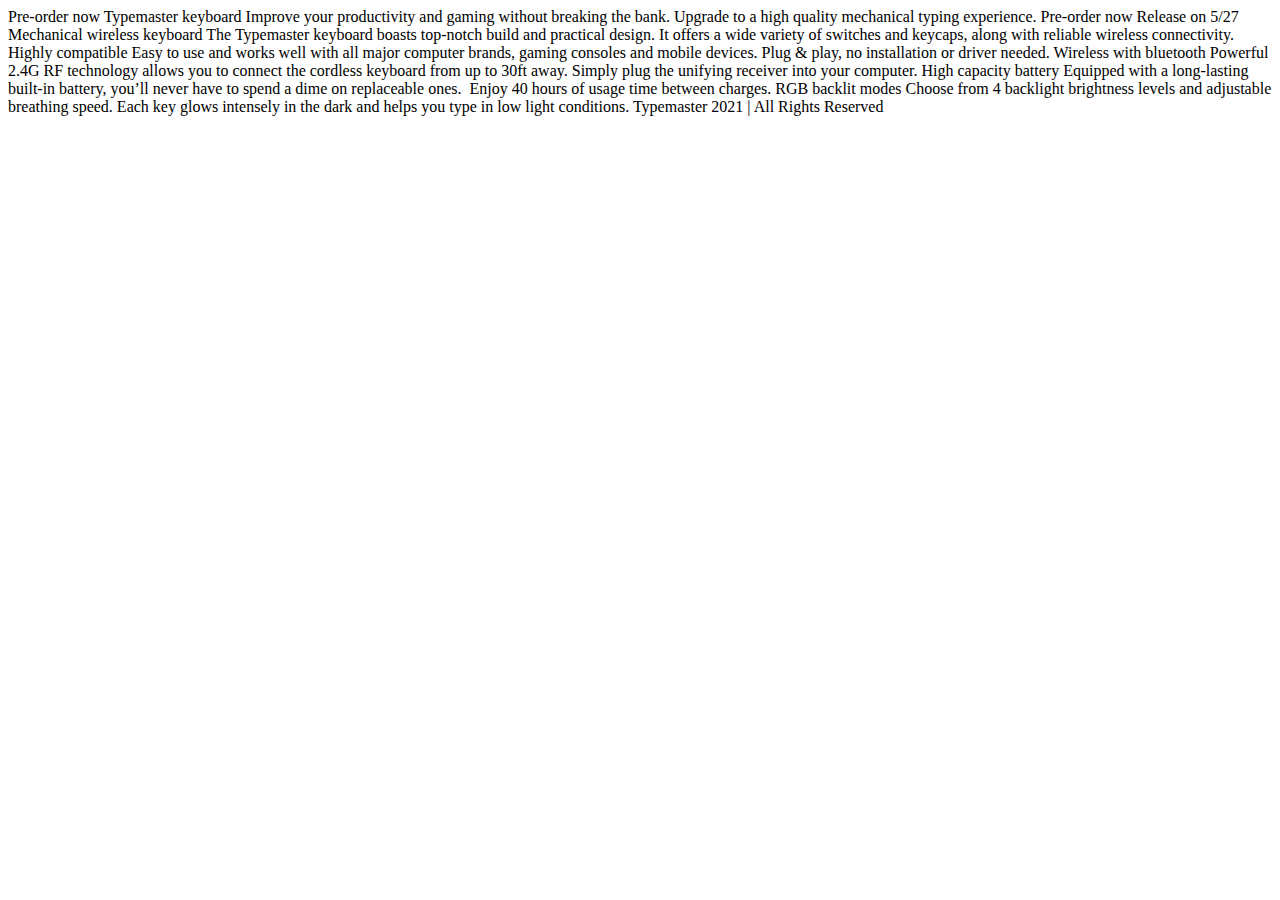
==== starter-code/index.html @ fd00d5ed "upload" ====
<!DOCTYPE html>
<html lang="en">
<head>
  <meta charset="UTF-8">
  <meta name="viewport" content="width=device-width, initial-scale=1.0">

  <link rel="icon" type="image/png" sizes="32x32" href="./assets/favicon-32x32.png">
  
  <title>Frontend Mentor | Typemaster pre-launch landing page</title>
</head>
<body>
  Pre-order now

  Typemaster keyboard

  Improve your productivity and gaming without breaking the bank. Upgrade to a high quality 
  mechanical typing experience.

  Pre-order now
  Release on 5/27

  Mechanical wireless keyboard
  The Typemaster keyboard boasts top-notch build and practical design. It offers a wide variety 
  of switches and keycaps, along with reliable wireless connectivity.

  Highly compatible
  Easy to use and works well with all major computer brands, gaming consoles and mobile devices. 
  Plug & play, no installation or driver needed.

  Wireless with bluetooth
  Powerful 2.4G RF technology allows you to connect the cordless keyboard from up to 30ft away. 
  Simply plug the unifying receiver into your computer.

  High capacity battery
  Equipped with a long-lasting built-in battery, you’ll never have to spend a dime on replaceable ones. 
  Enjoy 40 hours of usage time between charges.

  RGB backlit modes
  Choose from 4 backlight brightness levels and adjustable breathing speed. Each key glows intensely in the dark and helps
  you type in low light conditions.

  Typemaster 2021 | All Rights Reserved
</body>
</html>
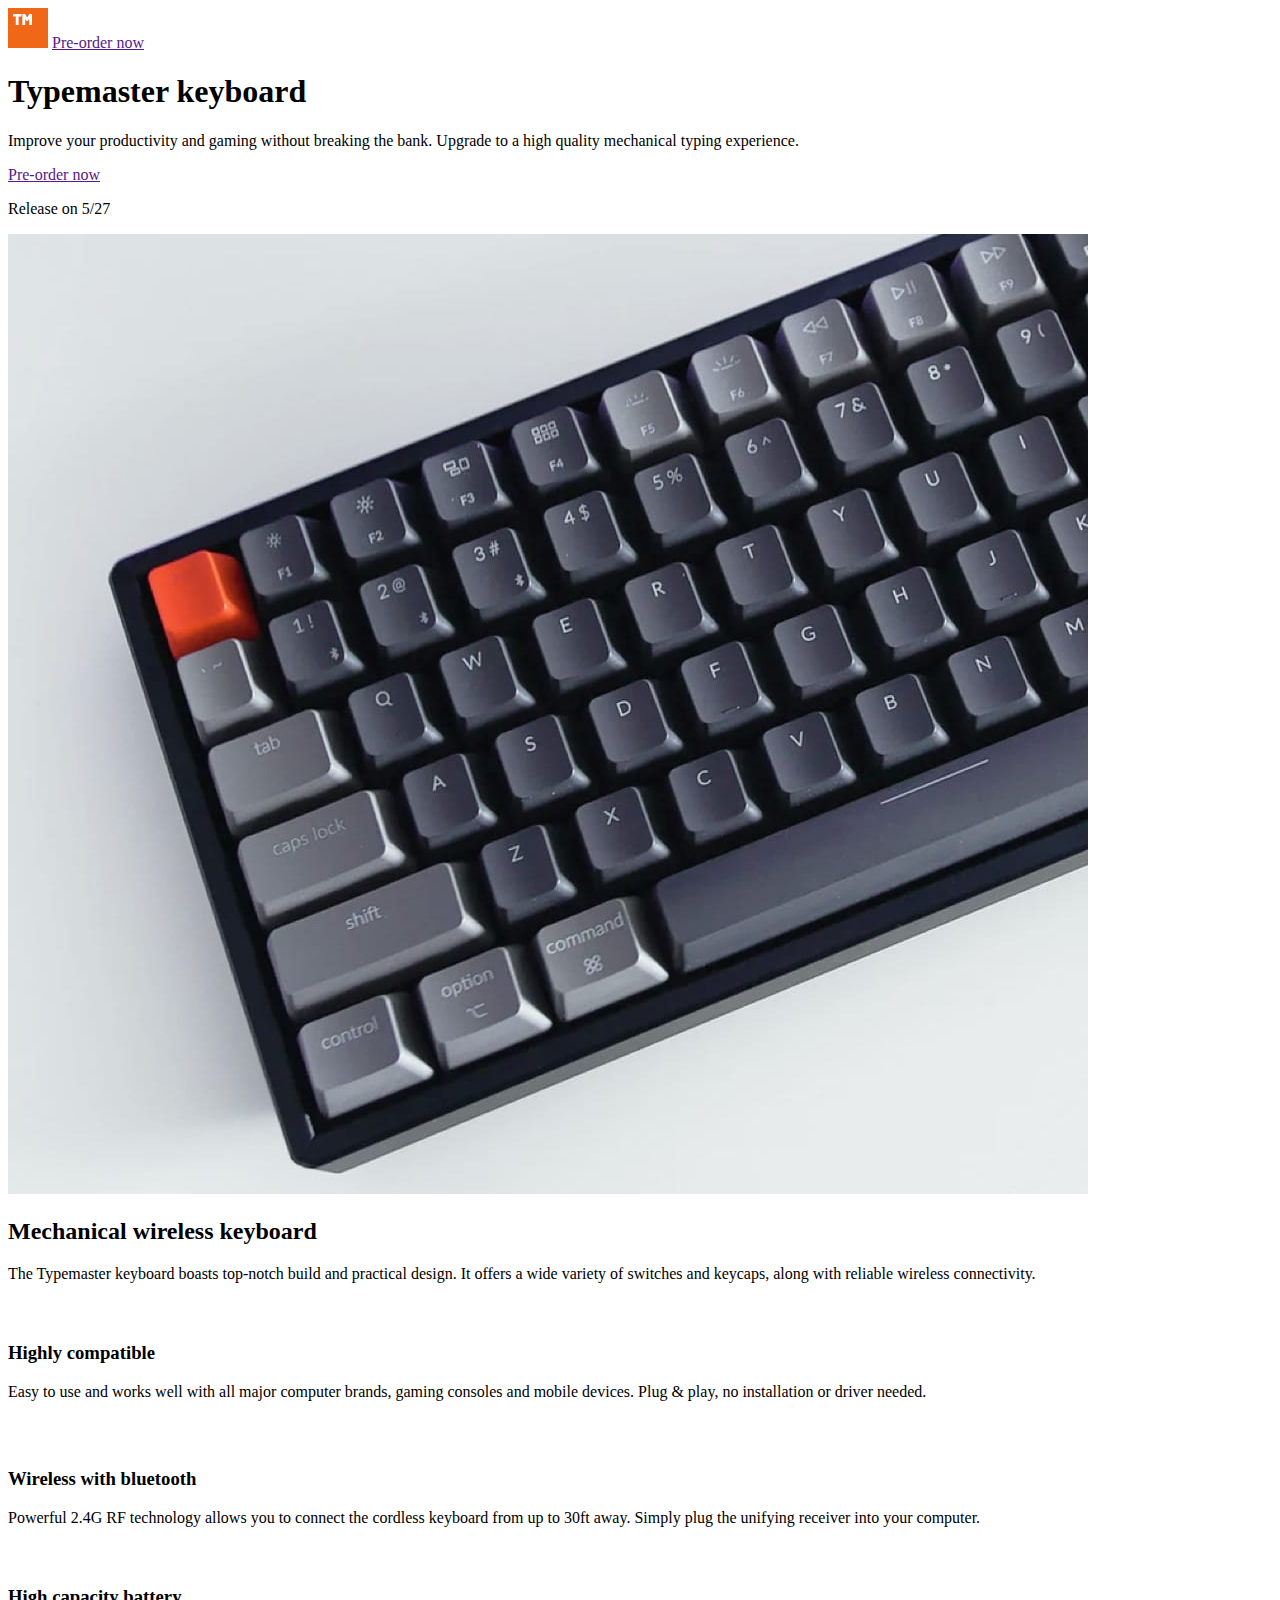
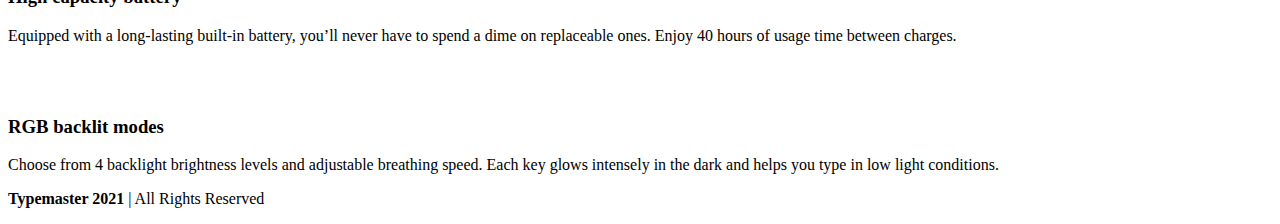
==== commit 01989e2d: "rough layout" ====
--- a/starter-code/index.html
+++ b/starter-code/index.html
@@ -5,40 +5,73 @@
   <meta name="viewport" content="width=device-width, initial-scale=1.0">
 
   <link rel="icon" type="image/png" sizes="32x32" href="./assets/favicon-32x32.png">
+  <link rel="stylesheet" href="/starter-code/style.css">
+  <link rel="preconnect" href="https://fonts.gstatic.com">
+<link href="https://fonts.googleapis.com/css2?family=Barlow:wght@400;500;700&display=swap" rel="stylesheet"> 
   
   <title>Frontend Mentor | Typemaster pre-launch landing page</title>
 </head>
 <body>
-  Pre-order now
+  <div>
+    <img src="/starter-code/assets/shared/logo.svg" alt="Typemaster company logo">
+    <a class="btn-preOrder btn-grey" href="">Pre-order now</a>
+  </div>
 
-  Typemaster keyboard
+  <h1>Typemaster keyboard</h1>
 
-  Improve your productivity and gaming without breaking the bank. Upgrade to a high quality 
-  mechanical typing experience.
+  <p>Improve your productivity and gaming without breaking the bank. Upgrade to a high quality mechanical typing experience.</p>
 
-  Pre-order now
-  Release on 5/27
+  <a class="btn-preOrder btn-orange" href="">Pre-order now</a>
+  <p class="preOrder-detail">Release on 5/27</p>
+  <div class="hero-img"><img src="/starter-code/assets/desktop/image-keyboard.jpg" alt=""></div>
+  <section>
+    <div class="img-orange-kb"></div>
+    <div class="img-kb-glass"></div>
+    <div class="kb-about">
+      <h2>Mechanical wireless keyboard</h2>
+      <p>The Typemaster keyboard boasts top-notch build and practical design. It offers a wide variety of switches and keycaps, along with reliable wireless connectivity.</p>
+    </div>
+  </section>
 
-  Mechanical wireless keyboard
-  The Typemaster keyboard boasts top-notch build and practical design. It offers a wide variety 
-  of switches and keycaps, along with reliable wireless connectivity.
+  <section>
+    <div class="kb-spec"></div>
+    <div class="kb-spec"></div>
+    <div class="kb-spec"></div>
+    <div class="kb-spec"></div>
+  </section>
+  <div class="kb-specItem">
+    <img src="/starter-code/assets/shared/icon-compatible.svg" alt="">
+    <h3>Highly compatible</h3>
+    <p>
+      Easy to use and works well with all major computer brands, gaming consoles and mobile devices.
+      Plug & play, no installation or driver needed.
+    </p>
+  </div>
+  <div class="kb-specItem">
+    <img src="/starter-code/assets/shared/icon-bluetooth.svg" alt="">
+    <h3>Wireless with bluetooth</h3>
+    <p>
+      Powerful 2.4G RF technology allows you to connect the cordless keyboard from up to 30ft away.
+      Simply plug the unifying receiver into your computer.
+    </p>
+  </div>
+  <div class="kb-specItem">
+    <img src="/starter-code/assets/shared/icon-battery.svg" alt="">
+    <h3>High capacity battery</h3>
+    <p>
+      Equipped with a long-lasting built-in battery, you’ll never have to spend a dime on replaceable ones.
+      Enjoy 40 hours of usage time between charges.
+    </p>
+  </div>
+  <div class="kb-specItem">
+    <img src="/starter-code/assets/shared/icon-light.svg" alt="">
+    <h3>RGB backlit modes</h3>
+    <p>
+      Choose from 4 backlight brightness levels and adjustable breathing speed. Each key glows intensely in the dark and helps
+      you type in low light conditions.
+    </p>
+  </div>
 
-  Highly compatible
-  Easy to use and works well with all major computer brands, gaming consoles and mobile devices. 
-  Plug & play, no installation or driver needed.
-
-  Wireless with bluetooth
-  Powerful 2.4G RF technology allows you to connect the cordless keyboard from up to 30ft away. 
-  Simply plug the unifying receiver into your computer.
-
-  High capacity battery
-  Equipped with a long-lasting built-in battery, you’ll never have to spend a dime on replaceable ones. 
-  Enjoy 40 hours of usage time between charges.
-
-  RGB backlit modes
-  Choose from 4 backlight brightness levels and adjustable breathing speed. Each key glows intensely in the dark and helps
-  you type in low light conditions.
-
-  Typemaster 2021 | All Rights Reserved
+  <footer><p><strong>Typemaster 2021</strong> | All Rights Reserved</p></footer>
 </body>
 </html>